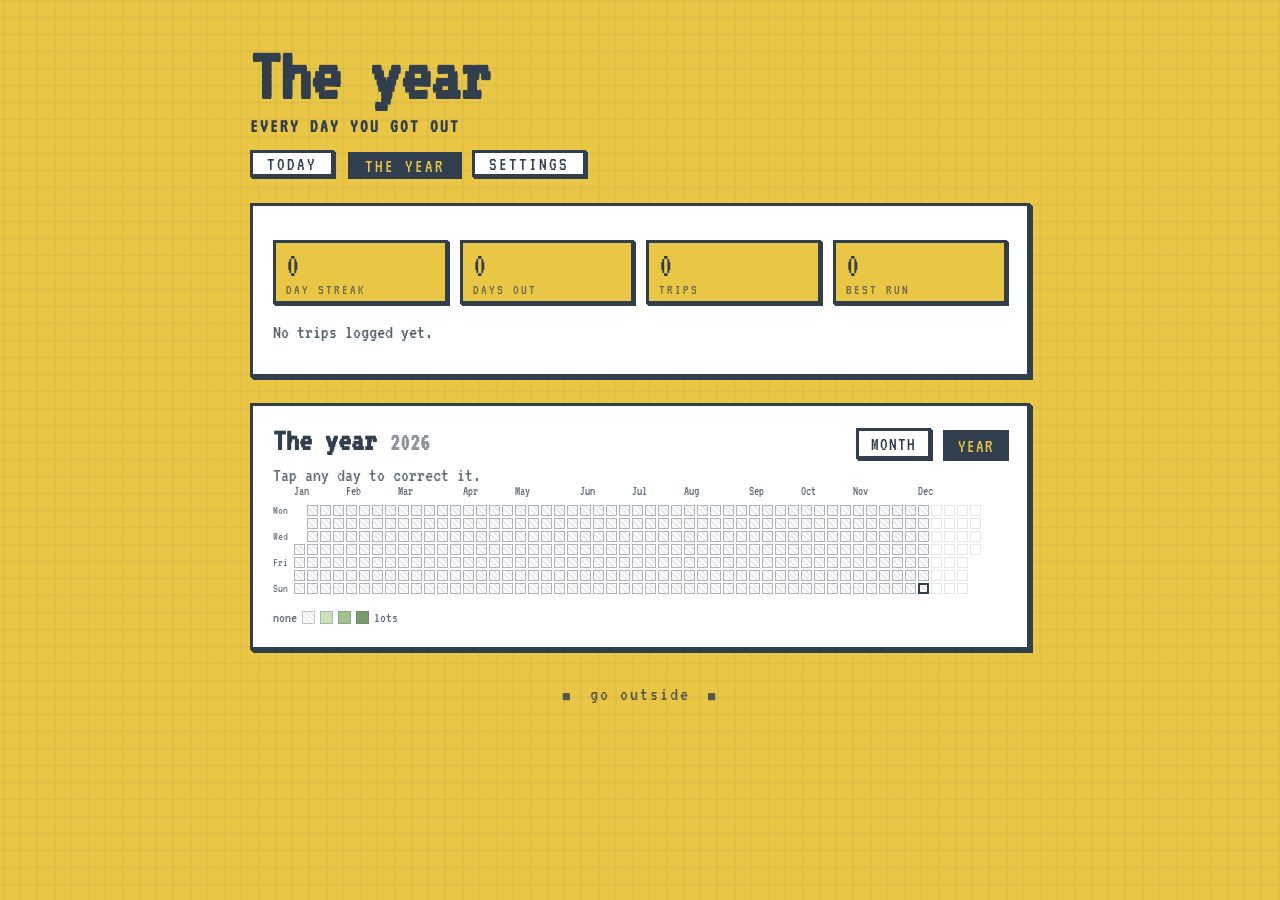
==== web/calendar.html @ 64519151 "Touch Grass: a decision machine for going outside A static web app and an Android wrapper that answe" ====
<!doctype html>
<html lang="en">
<head>
<meta charset="utf-8">
<meta name="viewport" content="width=device-width,initial-scale=1">
<title>The year | Touch Grass</title>
<meta name="description" content="Every day you got outside, as a month grid or a year at a glance.">
<link rel="preconnect" href="https://fonts.googleapis.com">
<link rel="preconnect" href="https://fonts.gstatic.com" crossorigin>
<link href="https://fonts.googleapis.com/css2?family=VT323&display=swap" rel="stylesheet">
<link rel="stylesheet" href="style.css">
<link rel="icon" href="data:image/svg+xml,<svg xmlns='http://www.w3.org/2000/svg' viewBox='0 0 100 100'><text y='.9em' font-size='90'>🌱</text></svg>">
</head>
<body>

<div class="wrap">

  <h1><span data-t="theYear">The year</span>
    <small data-t="recordTagline">EVERY DAY YOU GOT OUT</small>
  </h1>

  <nav class="nav">
    <a class="navlink" href="index.html" data-t="navToday">TODAY</a>
    <a class="navlink on" href="calendar.html" data-t="navRecord">THE YEAR</a>
    <a class="navlink" href="settings.html" data-t="navSettings">SETTINGS</a>
  </nav>

  <!-- ============ THE TALLY ============ -->
  <section class="card">
    <div class="scorebar">
      <div class="scorebox"><span class="n" id="st-streak">0</span><span class="l" data-t="dayStreak">DAY STREAK</span></div>
      <div class="scorebox"><span class="n" id="st-days">0</span><span class="l" data-t="daysOut">DAYS OUT</span></div>
      <div class="scorebox"><span class="n" id="st-trips">0</span><span class="l" data-t="trips">TRIPS</span></div>
      <div class="scorebox"><span class="n" id="st-best">0</span><span class="l" data-t="bestRun">BEST RUN</span></div>
    </div>
    <p class="since" id="since">&nbsp;</p>
  </section>

  <!-- ============ THE RECORD ============ -->
  <section class="card">
    <div class="cal-head">
      <h2><span data-t="theYear">The year</span> <span class="yr" id="cal-year"></span></h2>
      <div class="modes">
        <button type="button" class="modebtn" id="view-month" data-t="viewMonth">MONTH</button>
        <button type="button" class="modebtn" id="view-year" data-t="viewYear">YEAR</button>
      </div>
    </div>
    <p class="hint" data-t="calHint">Tap any day to correct it.</p>

    <!-- month view: big, thumb-sized targets -->
    <div id="month-view">
      <div class="month-bar">
        <button type="button" class="stepbtn" id="prev-month" aria-label="Previous month">&#8249;</button>
        <span class="month-name" id="month-name"></span>
        <button type="button" class="stepbtn" id="next-month" aria-label="Next month">&#8250;</button>
      </div>
      <div class="mgrid-head" id="mgrid-head"></div>
      <div class="mgrid" id="mgrid"></div>
    </div>

    <!-- year view: the whole thing at a glance -->
    <div id="year-view">
      <div class="cal-scroll">
        <div class="cal" id="cal"></div>
      </div>
    </div>

    <div class="legend">
      <span data-t="none">none</span>
      <span class="key lv0"></span><span class="key lv1"></span>
      <span class="key lv2"></span><span class="key lv3"></span>
      <span data-t="lots">lots</span>
    </div>
  </section>

  <footer>
    <span class="nofont">&#9632;</span> <span data-t="footer">go outside</span> <span class="nofont">&#9632;</span>
  </footer>

</div>

<script src="scoring.js"></script>
<script src="lang.js"></script>
<script src="core.js"></script>
<script src="record.js"></script>
</body>
</html>
---- web/style.css ----
:root {
  --sun: rgb(234, 198, 69);
  --ink: rgb(48, 62, 78);
  --lilac: #ba90c6;
  --rose: #e8a0bf;
  --grass: #7fb069;
  --fontA: 'VT323', monospace;
}

* { box-sizing: border-box; }
html, body { margin: 0; padding: 0; }
h1, h2, h3 { margin: 0; }

body {
  min-height: 100vh;
  background-color: var(--sun);
  font-family: var(--fontA);
  color: var(--ink);
  font-size: 22px;
  /* faint graph-paper grid, same trick as the reference */
  background-image:
    linear-gradient(rgba(48,62,78,0.05) 1.7px, transparent 1.7px),
    linear-gradient(90deg, rgba(48,62,78,0.05) 1.7px, transparent 1.7px);
  background-size: 17px 17px, 17px 17px;
  background-position: 50% 50%;
}

.wrap {
  max-width: 820px;
  margin: auto;
  padding: 40px 20px 60px;
}

/* ---------- headline ---------- */

h1 {
  font-family: var(--fontA);
  font-size: 76px;
  line-height: 0.95;
  margin-bottom: 28px;
  display: flex;
  flex-direction: column;
  gap: 6px;
}

h1 small {
  font-size: 19px;
  letter-spacing: 2px;
}

h2 {
  font-size: 32px;
  margin-bottom: 4px;
}

/* ---------- the chunky card ---------- */

.card {
  background: white;
  border: 3px solid var(--ink);
  box-shadow:
    1px 1px var(--ink),
    2px 2px var(--ink),
    3px 3px var(--ink);
  padding: 18px 20px 22px;
  margin-bottom: 26px;
  position: relative;
}

.row {
  display: flex;
  gap: 26px;
  align-items: stretch;
}

.row .half {
  flex: 1 1 0;
  margin-bottom: 26px;
}

/* ---------- verdict ---------- */

.verdict {
  padding-top: 26px;
  box-shadow:
    1px 1px var(--ink), 2px 2px var(--ink), 3px 3px var(--ink),
    4px 4px var(--ink), 5px 5px var(--ink), 6px 6px var(--ink);
}

/* deliberately NOT positioned: the badge anchors to .card, so it can
   straddle the top border instead of landing on the headline */
.banner { z-index: 3; }

.animate {
  font-size: 15px;
  letter-spacing: 3px;
  font-weight: bold;
  font-family: var(--fontA);
  white-space: nowrap;
  position: absolute;
  top: -13px;
  left: 14px;
  background: var(--sun);
  padding: 5px 4px 5px 7px;
  border: 2px solid var(--ink);
  color: var(--ink);
  box-shadow: 1px 1px var(--ink), 2px 2px var(--ink);
  animation: pulse 3.5s infinite;
  transform-origin: center;
  display: inline-block;
}

@keyframes pulse {
  0%   { transform: scale(1);   animation-timing-function: ease-out; }
  40%  { transform: scale(1.1); animation-timing-function: ease-in; }
  100% { transform: scale(1);   animation-timing-function: ease-out; }
}

.big {
  font-size: 62px;
  line-height: 0.98;
  margin: 6px 0 10px;
  padding: 0;
}

.sub {
  font-size: 24px;
  margin: 0;
  padding: 0;
  max-width: 56ch;
}

/* verdict colour states — the badge + a fat left rule */
.verdict.go      { border-left-width: 16px; border-left-color: var(--grass); }
.verdict.go      .animate { background: var(--grass); color: white; }
.verdict.wait    { border-left-width: 16px; border-left-color: var(--lilac); }
.verdict.wait    .animate { background: var(--lilac); color: white; }
.verdict.anyways { border-left-width: 16px; border-left-color: var(--rose); }
.verdict.anyways .animate { background: var(--rose); color: var(--ink); }
.verdict.stayin  { border-left-width: 16px; border-left-color: var(--ink); }
.verdict.stayin  .animate { background: var(--ink); color: var(--sun); }

/* ---------- meter ---------- */

.verdict-meter { margin-top: 18px; }

.meter-track {
  height: 18px;
  border: 3px solid var(--ink);
  background:
    repeating-linear-gradient(45deg,
      rgba(48,62,78,0.08) 0 4px, transparent 4px 8px);
  overflow: hidden;
}

.meter-fill {
  height: 100%;
  width: 0;
  background: var(--ink);
  border-right: 3px solid var(--ink);
  transition: width 700ms cubic-bezier(.2,.8,.2,1);
}

/* the bar wears the verdict's colour too */
.verdict.go      .meter-fill { background: var(--grass); }
.verdict.wait    .meter-fill { background: var(--lilac); }
.verdict.anyways .meter-fill { background: var(--rose); }
.verdict.stayin  .meter-fill { background: var(--ink); }

.meter-label {
  font-size: 16px;
  letter-spacing: 2px;
  display: block;
  margin-top: 4px;
}

/* ---------- buttons ---------- */

.btn {
  font-family: var(--fontA);
  font-size: 24px;
  padding: 6px 18px 4px;
  background: white;
  color: var(--ink);
  border: 3px solid var(--ink);
  box-shadow: 1px 1px var(--ink), 2px 2px var(--ink), 3px 3px var(--ink);
  cursor: pointer;
  line-height: 1.2;
}

.btn:hover { background: var(--sun); }

.btn:active,
.btn.on {
  transform: translate(3px, 3px);
  box-shadow: none;
}

.btn.on { background: var(--ink); color: var(--sun); }

.toggle { display: flex; gap: 14px; margin: 12px 0 14px; }

.linkbtn {
  font-family: var(--fontA);
  font-size: 20px;
  background: none;
  border: none;
  border-bottom: 2px solid var(--ink);
  color: var(--ink);
  cursor: pointer;
  padding: 0;
}

.linkbtn:hover { color: var(--lilac); border-color: var(--lilac); }

/* ---------- stats ---------- */

.hint { margin: 0; padding: 0; font-size: 20px; opacity: 0.75; }
.hint.small { font-size: 17px; margin-top: 10px; }
.place { margin: 2px 0 12px; padding: 0; font-size: 22px; font-weight: bold; }

.stats { display: flex; flex-direction: column; gap: 2px; }

.stat {
  display: flex;
  justify-content: space-between;
  gap: 10px;
  border-bottom: 2px dotted rgba(48,62,78,0.3);
  padding: 1px 0;
}

.stat .k { letter-spacing: 1px; opacity: 0.7; }
.stat .v { font-weight: bold; text-align: right; }

/* ---------- forecast chart ---------- */

.chart {
  display: flex;
  align-items: flex-end;
  gap: 5px;
  height: 150px;
  margin-top: 16px;
  border-bottom: 3px solid var(--ink);
  padding-bottom: 0;
}

.bar-col {
  flex: 1 1 0;
  display: flex;
  flex-direction: column;
  justify-content: flex-end;
  align-items: center;
  height: 100%;
  gap: 4px;
  min-width: 0;
}

.bar {
  width: 100%;
  background: var(--ink);
  border: 2px solid var(--ink);
  min-height: 3px;
  transition: height 500ms ease;
}

.bar.good  { background: var(--grass); }
.bar.meh   { background: var(--lilac); }
.bar.bad   { background: repeating-linear-gradient(45deg,
               var(--rose) 0 4px, white 4px 8px); }
.bar.now   { outline: 3px solid var(--ink); outline-offset: 2px; }

.bar-hr {
  font-size: 15px;
  letter-spacing: 0;
  white-space: nowrap;
  transform: translateY(2px);
}

/* ---------- search ---------- */

.search { display: flex; gap: 12px; margin: 12px 0 0; flex-wrap: wrap; }

.search input {
  font-family: var(--fontA);
  font-size: 24px;
  padding: 5px 10px;
  border: 3px solid var(--ink);
  background: white;
  color: var(--ink);
  flex: 1 1 200px;
  min-width: 0;
}

.search input:focus { outline: 3px solid var(--lilac); outline-offset: 1px; }

.results { margin-top: 12px; display: flex; flex-direction: column; gap: 6px; }

.results button {
  font-family: var(--fontA);
  font-size: 21px;
  text-align: left;
  background: white;
  border: 2px solid var(--ink);
  color: var(--ink);
  padding: 3px 10px;
  cursor: pointer;
}

.results button:hover { background: var(--sun); }

/* ---------- footer ---------- */

footer {
  text-align: center;
  font-size: 20px;
  letter-spacing: 2px;
  margin-top: 34px;
  opacity: 0.8;
}

.nofont { display: inline-block; margin: 0 8px; font-size: 12px; vertical-align: middle; }

/* ---------- respect a request for less movement ---------- */

@media (prefers-reduced-motion: reduce) {
  .animate { animation: none; }
  .meter-fill, .bar { transition: none; }
}

/* ---------- small screens ---------- */

@media screen and (max-width: 640px) {
  h1 { font-size: 50px; }
  .big { font-size: 42px; }
  .sub { font-size: 21px; }
  .row { flex-direction: column; gap: 0; }
  .wrap { padding: 26px 16px 40px; }
  .bar-hr { font-size: 13px; }
}


/* ==========================================================
   NAV
   ========================================================== */

.nav { display: flex; gap: 12px; margin: -14px 0 26px; flex-wrap: wrap; }

.navlink {
  font-family: var(--fontA);
  font-size: 19px;
  letter-spacing: 2px;
  text-decoration: none;
  color: var(--ink);
  background: white;
  border: 3px solid var(--ink);
  box-shadow: 1px 1px var(--ink), 2px 2px var(--ink);
  padding: 2px 14px 0;
}

.navlink:hover { background: var(--sun); }

.navlink.on {
  background: var(--ink);
  color: var(--sun);
  box-shadow: none;
  transform: translate(2px, 2px);
}

/* ==========================================================
   TODAY'S COUNT
   ========================================================== */

.count {
  font-size: 44px;
  line-height: 1;
  margin: 8px 0 4px;
  padding: 0;
}

.count.zero { opacity: 0.45; }

.big-btn { font-size: 26px; padding: 8px 20px 6px; }

.undo { font-size: 26px; padding: 8px 16px 6px; }

.undo:disabled {
  opacity: 0.35;
  cursor: not-allowed;
  box-shadow: 1px 1px var(--ink), 2px 2px var(--ink), 3px 3px var(--ink);
  transform: none;
  background: white;
}

/* ==========================================================
   THE YEAR
   ========================================================== */

.yr { font-size: 24px; opacity: 0.55; }

.scorebar {
  display: flex;
  gap: 12px;
  margin: 16px 0 18px;
  flex-wrap: wrap;
}

.scorebox {
  flex: 1 1 90px;
  border: 3px solid var(--ink);
  box-shadow: 1px 1px var(--ink), 2px 2px var(--ink);
  padding: 6px 10px 4px;
  display: flex;
  flex-direction: column;
  background: var(--sun);
}

.scorebox .n { font-size: 34px; line-height: 1; }
.scorebox .l { font-size: 14px; letter-spacing: 2px; opacity: 0.7; }

/* wide content scrolls inside its own box, never the page */
.cal-scroll { overflow-x: auto; padding-bottom: 6px; }

.cal {
  --cell: 11px;
  display: flex;
  gap: 6px;
  width: max-content;
}

.cal-gutter {
  display: grid;
  grid-template-rows: repeat(7, var(--cell));
  gap: 2px;
  font-size: 12px;
  padding-top: 20px;   /* clears the month strip */
  opacity: 0.7;
}

.cal-gutter span { line-height: var(--cell); white-space: nowrap; }

.cal-stack { display: flex; flex-direction: column; }

.cal-months {
  display: grid;
  gap: 2px;
  font-size: 13px;
  height: 20px;
  opacity: 0.75;
}

.cal-months span { white-space: nowrap; }

.cal-grid {
  display: grid;
  grid-auto-flow: column;
  grid-template-rows: repeat(7, var(--cell));
  gap: 2px;
}

.cell {
  width: var(--cell);
  height: var(--cell);
  padding: 0;
  border: 1px solid rgba(48, 62, 78, 0.35);
  background: white;
  cursor: pointer;
  font: inherit;
}

.cell.blank { border: none; background: none; cursor: default; }

.cell.lv0 {
  background: repeating-linear-gradient(45deg,
    rgba(48,62,78,0.10) 0 2px, white 2px 4px);
}

.cell.lv1 { background: #bcd9a8; }
.cell.lv2 { background: var(--grass); }
.cell.lv3 { background: #4a7a37; }

.cell:not(.blank):not(.future):hover { outline: 2px solid var(--ink); outline-offset: 1px; }

.cell.today { border: 2px solid var(--ink); }

.cell.future { background: none; border-color: rgba(48,62,78,0.12); cursor: default; }

.legend {
  display: flex;
  align-items: center;
  gap: 5px;
  font-size: 15px;
  margin-top: 10px;
  opacity: 0.75;
}

.legend .key {
  width: 13px;
  height: 13px;
  border: 1px solid rgba(48,62,78,0.35);
  display: inline-block;
}

.legend .lv0 {
  background: repeating-linear-gradient(45deg,
    rgba(48,62,78,0.10) 0 2px, white 2px 4px);
}
.legend .lv1 { background: #bcd9a8; }
.legend .lv2 { background: var(--grass); }
.legend .lv3 { background: #4a7a37; }

/* ==========================================================
   SETTINGS DIALS
   ========================================================== */

.dial { margin: 20px 0 24px; }

.dial-head {
  display: flex;
  justify-content: space-between;
  align-items: baseline;
  gap: 10px;
}

.dial-name { font-size: 28px; }

.dial-val {
  font-size: 21px;
  letter-spacing: 1px;
  background: var(--sun);
  border: 2px solid var(--ink);
  padding: 0 8px;
  white-space: nowrap;
}

.dial-ends {
  display: flex;
  justify-content: space-between;
  font-size: 16px;
  opacity: 0.65;
  gap: 10px;
  margin-top: 2px;
}

.dial-ends span:last-child { text-align: right; }

/* chunky pixel slider, same hard-edged vocabulary as the buttons */
input[type=range] {
  -webkit-appearance: none;
  appearance: none;
  width: 100%;
  height: 18px;
  margin: 10px 0 0;
  background: repeating-linear-gradient(45deg,
    rgba(48,62,78,0.08) 0 4px, transparent 4px 8px), white;
  border: 3px solid var(--ink);
  cursor: pointer;
}

input[type=range]:focus { outline: 3px solid var(--lilac); outline-offset: 2px; }

input[type=range]::-webkit-slider-thumb {
  -webkit-appearance: none;
  appearance: none;
  width: 22px;
  height: 26px;
  background: var(--ink);
  border: 3px solid var(--ink);
  box-shadow: -2px 0 var(--sun) inset;
  cursor: grab;
}

input[type=range]::-moz-range-thumb {
  width: 22px;
  height: 26px;
  border-radius: 0;
  background: var(--ink);
  border: 3px solid var(--ink);
  cursor: grab;
}

input[type=range].off::-webkit-slider-thumb { background: var(--rose); }
input[type=range].off::-moz-range-thumb { background: var(--rose); }

.note { border-left-width: 16px; border-left-color: var(--lilac); }

.backup {
  font-family: var(--fontA);
  font-size: 17px;
  width: 100%;
  height: 130px;
  margin-top: 12px;
  padding: 8px 10px;
  border: 3px solid var(--ink);
  background: white;
  color: var(--ink);
  resize: vertical;
}

.backup:focus { outline: 3px solid var(--lilac); outline-offset: 1px; }

@media screen and (max-width: 640px) {
  .count { font-size: 34px; }
  .big-btn { font-size: 22px; }
  .dial-name { font-size: 24px; }
  .scorebox .n { font-size: 26px; }
  .scorebox .l { font-size: 12px; }
  .cal { --cell: 11px; }
  /* 2x2 instead of an orphaned fourth box */
  .scorebox { flex: 1 1 calc(50% - 6px); }
  .scorebar { gap: 10px; }
}

/* a forecast served from cache, so the page says so */
.place.stale { opacity: 0.7; font-weight: normal; }

/* ==========================================================
   TRENDS
   ========================================================== */

.stat .t {
  font-size: 17px;
  letter-spacing: 0;
  white-space: nowrap;
  min-width: 8ch;
  text-align: right;
  opacity: 0.85;
}

.stat .t.better { color: #3f6b2c; }
.stat .t.worse  { color: #b3527d; }
.stat .t.same   { opacity: 0.5; }

.outlook {
  margin: 12px 0 0;
  padding: 5px 9px 3px;
  font-size: 19px;
  border: 2px solid var(--ink);
  background: var(--sun);
}

.outlook.better { background: #cfe6bd; }
.outlook.worse  { background: #f3d3e2; }
.outlook.same   { background: #ececec; }
.outlook:empty  { display: none; }

/* the value column can give up room to the trend column */
.stat .v { flex: 0 1 auto; }

/* ==========================================================
   NUDGE OPTIONS
   ========================================================== */

.opt { margin: 16px 0 6px; }

.switch {
  display: flex;
  align-items: flex-start;
  gap: 12px;
  cursor: pointer;
  font-size: 24px;
  line-height: 1.15;
}

.switch input[type=checkbox] {
  appearance: none;
  -webkit-appearance: none;
  width: 30px;
  height: 30px;
  flex: 0 0 30px;
  margin: 0;
  border: 3px solid var(--ink);
  background: white;
  box-shadow: 1px 1px var(--ink), 2px 2px var(--ink);
  cursor: pointer;
  position: relative;
}

.switch input[type=checkbox]:checked {
  background: var(--grass);
  box-shadow: none;
  transform: translate(2px, 2px);
}

.switch input[type=checkbox]:checked::after {
  content: '';
  position: absolute;
  left: 6px;
  top: 1px;
  width: 8px;
  height: 15px;
  border: solid var(--ink);
  border-width: 0 4px 4px 0;
  transform: rotate(45deg);
}

.switch input[type=checkbox]:focus-visible { outline: 3px solid var(--lilac); outline-offset: 2px; }

.opt-body {
  padding-left: 42px;
  margin-top: 8px;
  border-left: 3px dotted rgba(48, 62, 78, 0.25);
  margin-left: 13px;
}

.opt.collapsed .opt-body { display: none; }

input[type=time] {
  font-family: var(--fontA);
  font-size: 23px;
  padding: 3px 8px;
  border: 3px solid var(--ink);
  background: white;
  color: var(--ink);
}

input[type=time]:focus { outline: 3px solid var(--lilac); outline-offset: 1px; }
input[type=time].mini { font-size: 20px; padding: 1px 5px; }

.inline { font-size: 21px; margin-right: 6px; }

@media screen and (max-width: 640px) {
  .stat .t { font-size: 15px; min-width: 7ch; }
  .switch { font-size: 21px; }
  .opt-body { padding-left: 26px; margin-left: 8px; }
  .outlook { font-size: 17px; }
}

/* Android renders <input type=time> as a wide native picker, so give the
   times their own row rather than threading them through a sentence. */
.timerow {
  display: flex;
  flex-wrap: wrap;
  align-items: center;
  gap: 10px;
  margin: 10px 0 4px;
}

.timerow input[type=time] {
  flex: 0 1 auto;
  min-width: 0;
  max-width: 100%;
}

.timerow .hint { flex: 0 0 auto; }

/* ---------- reminder mode chooser ---------- */

.modes { display: flex; gap: 10px; flex-wrap: wrap; margin: 6px 0 14px; }

.modebtn {
  font-family: var(--fontA);
  font-size: 19px;
  letter-spacing: 1px;
  padding: 4px 12px 2px;
  background: white;
  color: var(--ink);
  border: 3px solid var(--ink);
  box-shadow: 1px 1px var(--ink), 2px 2px var(--ink);
  cursor: pointer;
}

.modebtn:hover { background: var(--sun); }

.modebtn.on {
  background: var(--ink);
  color: var(--sun);
  box-shadow: none;
  transform: translate(2px, 2px);
}

#n-when { font-weight: bold; opacity: 0.9; }

/* ==========================================================
   THE RECORD — month view

   A year of squares can never give a finger a fair target, so
   the month grid is what you actually tap. Cells are sized from
   the available width but never drop below a comfortable
   thumb's worth.
   ========================================================== */

.cal-head {
  display: flex;
  align-items: baseline;
  justify-content: space-between;
  gap: 12px;
  flex-wrap: wrap;
}

.cal-head .modes { margin: 0 0 6px; }

.month-bar {
  display: flex;
  align-items: center;
  justify-content: space-between;
  gap: 10px;
  margin: 16px 0 10px;
}

.month-name { font-size: 28px; }

.stepbtn {
  font-family: var(--fontA);
  font-size: 30px;
  line-height: 1;
  width: 52px;
  height: 46px;
  background: white;
  color: var(--ink);
  border: 3px solid var(--ink);
  box-shadow: 1px 1px var(--ink), 2px 2px var(--ink);
  cursor: pointer;
  padding: 0 0 4px;
}

.stepbtn:hover { background: var(--sun); }
.stepbtn:active { transform: translate(2px, 2px); box-shadow: none; }

.mgrid-head,
.mgrid {
  display: grid;
  grid-template-columns: repeat(7, 1fr);
  gap: 6px;
}

.mgrid-head {
  font-size: 16px;
  letter-spacing: 1px;
  opacity: 0.7;
  margin-bottom: 4px;
  text-align: center;
}

.mcell {
  position: relative;
  min-height: 52px;
  aspect-ratio: 1 / 1;
  border: 3px solid var(--ink);
  background: white;
  font-family: var(--fontA);
  color: var(--ink);
  cursor: pointer;
  padding: 2px 0 0;
  display: flex;
  flex-direction: column;
  align-items: center;
  justify-content: center;
  gap: 1px;
}

.mcell:active { transform: translate(1px, 1px); }
.mcell.blank { border: none; background: none; cursor: default; }

.mnum { font-size: 22px; line-height: 1; }
.mdots { font-size: 15px; line-height: 1; letter-spacing: 1px; }

.mcell.lv0 {
  background: repeating-linear-gradient(45deg,
    rgba(48,62,78,0.08) 0 3px, white 3px 6px);
}
.mcell.lv1 { background: #cfe6bd; }
.mcell.lv2 { background: var(--grass); }
.mcell.lv3 { background: #4a7a37; color: white; }

.mcell.today { outline: 3px solid var(--lilac); outline-offset: 2px; }

.mcell.future {
  background: none;
  border-color: rgba(48,62,78,0.15);
  color: rgba(48,62,78,0.3);
  cursor: default;
}

.unit-label { font-size: 22px; margin: 14px 0 0; padding: 0; }
h2.spaced { margin-top: 26px; }

@media screen and (max-width: 640px) {
  .mcell { min-height: 44px; }
  .mnum { font-size: 19px; }
  .mdots { font-size: 13px; }
  .month-name { font-size: 23px; }
  .mgrid-head, .mgrid { gap: 4px; }
  .mgrid-head { font-size: 14px; }
}

/* ---------- since you were last out ---------- */

.since {
  margin: 0 0 10px;
  padding: 0;
  font-size: 20px;
  opacity: 0.8;
}

.since:empty { display: none; }

/* ---------- sources ---------- */

.srclist {
  margin: 12px 0 14px;
  display: grid;
  grid-template-columns: auto 1fr;
  gap: 4px 16px;
  font-size: 20px;
}

.srclist dt { opacity: 0.7; }
.srclist dd { margin: 0; }

.srclist a { color: var(--ink); text-decoration: none; border-bottom: 2px solid var(--lilac); }
.srclist a:hover { color: var(--lilac); }

.sources { border-left-width: 16px; border-left-color: var(--lilac); }

/* ---------- data summary ---------- */

.datasum {
  font-size: 24px;
  margin: 12px 0 4px;
  padding: 0;
}

#raw-wrap[hidden] { display: none; }

@media screen and (max-width: 640px) {
  .srclist { grid-template-columns: 1fr; gap: 0 0; }
  .srclist dt { margin-top: 8px; font-size: 18px; }
  .srclist dd { font-size: 20px; }
  .datasum { font-size: 21px; }
  .since { font-size: 18px; }
}
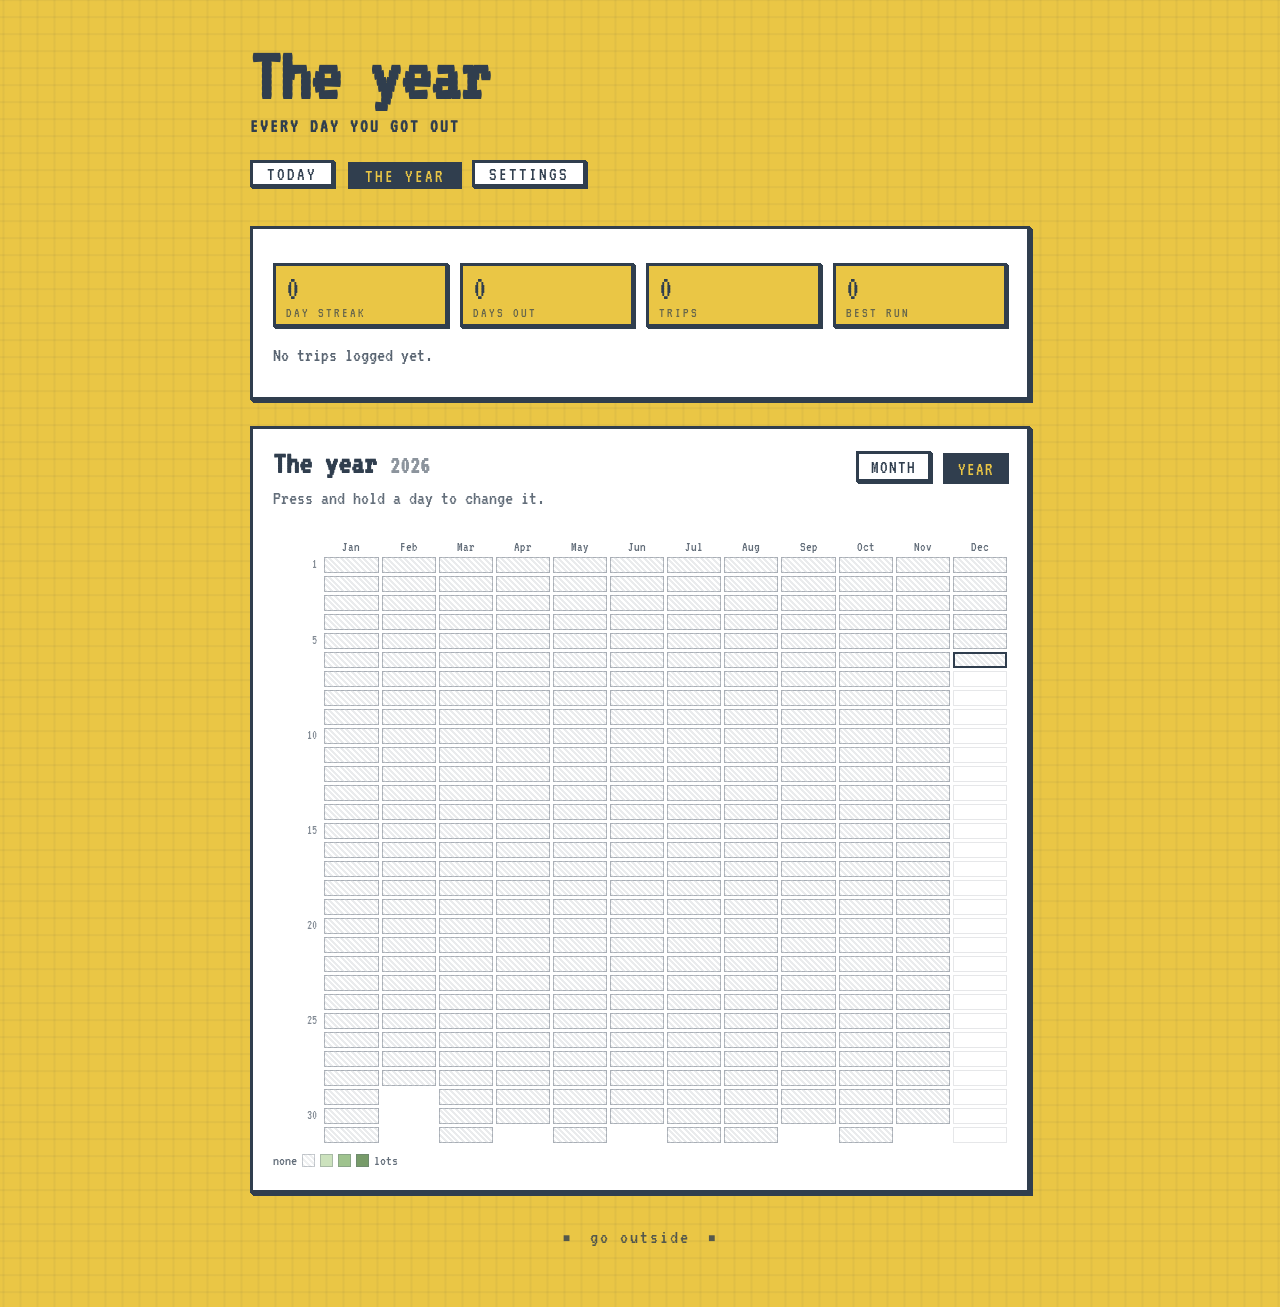
==== commit e3ddb3ff: "Pin the tabs, hold to edit a day, and turn the year on its side The big title now fades as you scrol" ====
--- a/web/calendar.html
+++ b/web/calendar.html
@@ -45,7 +45,8 @@
         <button type="button" class="modebtn" id="view-year" data-t="viewYear">YEAR</button>
       </div>
     </div>
-    <p class="hint" data-t="calHint">Tap any day to correct it.</p>
+    <p class="hint" data-t="calHint">Press and hold a day to change it.</p>
+    <p class="hint small day-note" id="day-note" aria-live="polite">&nbsp;</p>
 
     <!-- month view: big, thumb-sized targets -->
     <div id="month-view">
@@ -60,9 +61,7 @@
 
     <!-- year view: the whole thing at a glance -->
     <div id="year-view">
-      <div class="cal-scroll">
-        <div class="cal" id="cal"></div>
-      </div>
+      <div class="cal" id="cal"></div>
     </div>
 
     <div class="legend">
--- a/web/style.css
+++ b/web/style.css
@@ -276,6 +276,91 @@
   transform: translateY(2px);
 }
 
+/* ---------- why an hour scores what it does ---------- */
+
+/* The bars are buttons now, so undo what a browser does to one. */
+.bar {
+  padding: 0;
+  font: inherit;
+  color: inherit;
+  cursor: pointer;
+  appearance: none;
+  border-radius: 0;
+}
+
+.bar:hover  { filter: brightness(1.06); }
+.bar:focus-visible { outline: 3px solid var(--ink); outline-offset: 2px; }
+
+/* "Now" already wears a plain outline. The open hour needs to be
+   distinguishable from it even when they are the same bar. */
+.bar.open {
+  outline: 6px double var(--ink);
+  outline-offset: 3px;
+  filter: brightness(1.1);
+}
+
+.why {
+  margin-top: 14px;
+  border: 3px solid var(--ink);
+  background: #fff;
+  padding: 12px 14px 14px;
+}
+
+.why-h {
+  font-family: var(--fontA);
+  font-size: 26px;
+  margin: 0 0 8px;
+}
+
+.why-rows { display: flex; flex-direction: column; }
+
+.why-row {
+  display: flex;
+  align-items: baseline;
+  gap: 8px;
+  padding: 3px 0;
+  border-bottom: 1px dotted rgba(48, 62, 78, .35);
+}
+
+.why-name { flex: 0 0 auto; }
+
+/* The reading behind the penalty — dimmer than the name, and the
+   first thing to go when the column gets tight. */
+.why-fact {
+  flex: 1 1 auto;
+  min-width: 0;
+  opacity: .65;
+  font-size: 15px;
+  overflow: hidden;
+  text-overflow: ellipsis;
+  white-space: nowrap;
+}
+
+.why-amt {
+  flex: 0 0 auto;
+  font-variant-numeric: tabular-nums;
+  min-width: 3.5ch;
+  text-align: right;
+}
+
+.why-row.fixed .why-amt { color: #b3446c; }
+
+.why-row.total {
+  border-bottom: none;
+  border-top: 3px solid var(--ink);
+  margin-top: 4px;
+  padding-top: 6px;
+  font-size: 22px;
+}
+
+.why-note {
+  margin: 8px 0 0;
+  font-size: 16px;
+  opacity: .8;
+}
+
+.why-note.fixed { color: #b3446c; opacity: 1; }
+
 /* ---------- search ---------- */
 
 .search { display: flex; gap: 12px; margin: 12px 0 0; flex-wrap: wrap; }
@@ -343,7 +428,20 @@
    NAV
    ========================================================== */
 
-.nav { display: flex; gap: 12px; margin: -14px 0 26px; flex-wrap: wrap; }
+/* The tabs stay pinned while the big title scrolls away above them. */
+.nav {
+  display: flex; gap: 12px; flex-wrap: wrap;
+  position: sticky; top: 0; z-index: 20;
+  margin: -14px -20px 26px;
+  padding: 10px 20px;
+  /* See-through at rest so the graph paper shows; solid once pinned, so
+     the page scrolls cleanly underneath. */
+  background: transparent;
+  border-bottom: 3px solid transparent;
+  transition: border-color 150ms ease, background-color 150ms ease;
+}
+body.scrolled .nav { background-color: var(--sun); border-bottom-color: var(--ink); }
+h1 { transition: opacity 80ms linear; }
 
 .navlink {
   font-family: var(--fontA);
@@ -417,49 +515,19 @@
 .scorebox .n { font-size: 34px; line-height: 1; }
 .scorebox .l { font-size: 14px; letter-spacing: 2px; opacity: 0.7; }
 
-/* wide content scrolls inside its own box, never the page */
-.cal-scroll { overflow-x: auto; padding-bottom: 6px; }
-
+/* The year: twelve month columns, thirty-one day rows. */
 .cal {
-  --cell: 11px;
-  display: flex;
-  gap: 6px;
-  width: max-content;
-}
-
-.cal-gutter {
   display: grid;
-  grid-template-rows: repeat(7, var(--cell));
-  gap: 2px;
-  font-size: 12px;
-  padding-top: 20px;   /* clears the month strip */
-  opacity: 0.7;
-}
-
-.cal-gutter span { line-height: var(--cell); white-space: nowrap; }
-
-.cal-stack { display: flex; flex-direction: column; }
-
-.cal-months {
-  display: grid;
-  gap: 2px;
-  font-size: 13px;
-  height: 20px;
-  opacity: 0.75;
-}
-
-.cal-months span { white-space: nowrap; }
-
-.cal-grid {
-  display: grid;
-  grid-auto-flow: column;
-  grid-template-rows: repeat(7, var(--cell));
-  gap: 2px;
-}
+  grid-template-columns: 2.2em repeat(12, 1fr);
+  gap: 3px;
+  width: 100%;
+}
+.yc-month { font-size: 14px; text-align: center; opacity: 0.75; }
+.yc-day { font-size: 13px; text-align: right; padding-right: 4px; opacity: 0.6; line-height: 16px; }
 
 .cell {
-  width: var(--cell);
-  height: var(--cell);
+  width: 100%;
+  height: 16px;
   padding: 0;
   border: 1px solid rgba(48, 62, 78, 0.35);
   background: white;
@@ -513,6 +581,38 @@
    ========================================================== */
 
 .dial { margin: 20px 0 24px; }
+
+/* ---------- ranking the skies ---------- */
+
+.sky-hint { min-height: 1.2em; margin: 4px 0 0; }
+.sky-band { margin: 10px -6px; padding: 2px 6px 6px; border: 2px dashed transparent; }
+.sky-band.drop-here { border-color: var(--ink); background: rgba(48, 62, 78, .06); }
+.sky-band-head {
+  display: flex; align-items: baseline; gap: 10px; width: 100%;
+  font: inherit; font-size: 22px; color: var(--ink);
+  background: none; border: 0; border-bottom: 3px solid var(--ink);
+  padding: 6px 0 4px; text-align: left; cursor: pointer;
+}
+.sky-band.can-drop .sky-band-head { background: rgba(48, 62, 78, .08); }
+.sky-band-pts { margin-left: auto; opacity: .65; font-variant-numeric: tabular-nums; }
+.sky-list { list-style: none; margin: 6px 0 0; padding: 0; min-height: 44px; }
+.sky-item { display: flex; align-items: center; gap: 4px; margin: 5px 0; }
+.sky-grip {
+  width: 44px; height: 44px; flex: 0 0 44px;
+  display: flex; align-items: center; justify-content: center;
+  font-size: 26px; cursor: grab; user-select: none;
+  touch-action: none;   /* the grip drags; everywhere else still scrolls */
+}
+.sky-chip {
+  flex: 1; font: inherit; font-size: 19px; text-align: left;
+  padding: 8px 12px; background: #fff; color: var(--ink);
+  border: 2px solid var(--ink); border-radius: 0; cursor: pointer;
+}
+.sky-item.picked .sky-chip { background: var(--ink); color: #fff; }
+.sky-chip:focus-visible, .sky-band-head:focus-visible { outline: 3px solid var(--ink); outline-offset: 2px; }
+.sky-item.dragging { position: relative; z-index: 5; }
+.sky-item.dragging .sky-chip { box-shadow: 5px 5px 0 var(--ink); }
+.sky-empty { opacity: .5; font-size: 16px; padding: 10px 0 10px 48px; }
 
 .dial-head {
   display: flex;
@@ -604,7 +704,6 @@
   .dial-name { font-size: 24px; }
   .scorebox .n { font-size: 26px; }
   .scorebox .l { font-size: 12px; }
-  .cal { --cell: 11px; }
   /* 2x2 instead of an orphaned fourth box */
   .scorebox { flex: 1 1 calc(50% - 6px); }
   .scorebar { gap: 10px; }
@@ -929,3 +1028,18 @@
   .datasum { font-size: 21px; }
   .since { font-size: 18px; }
 }
+
+/* Press and hold: the cell sinks while it is being held. */
+.cell, .mcell {
+  -webkit-touch-callout: none;
+  user-select: none;
+  -webkit-user-select: none;
+  touch-action: manipulation;
+}
+.cell.holding, .mcell.holding {
+  outline: 3px solid var(--ink);
+  outline-offset: 1px;
+  transform: scale(0.9);
+  transition: transform 500ms ease;
+}
+.day-note { min-height: 1.3em; margin-top: 2px; }
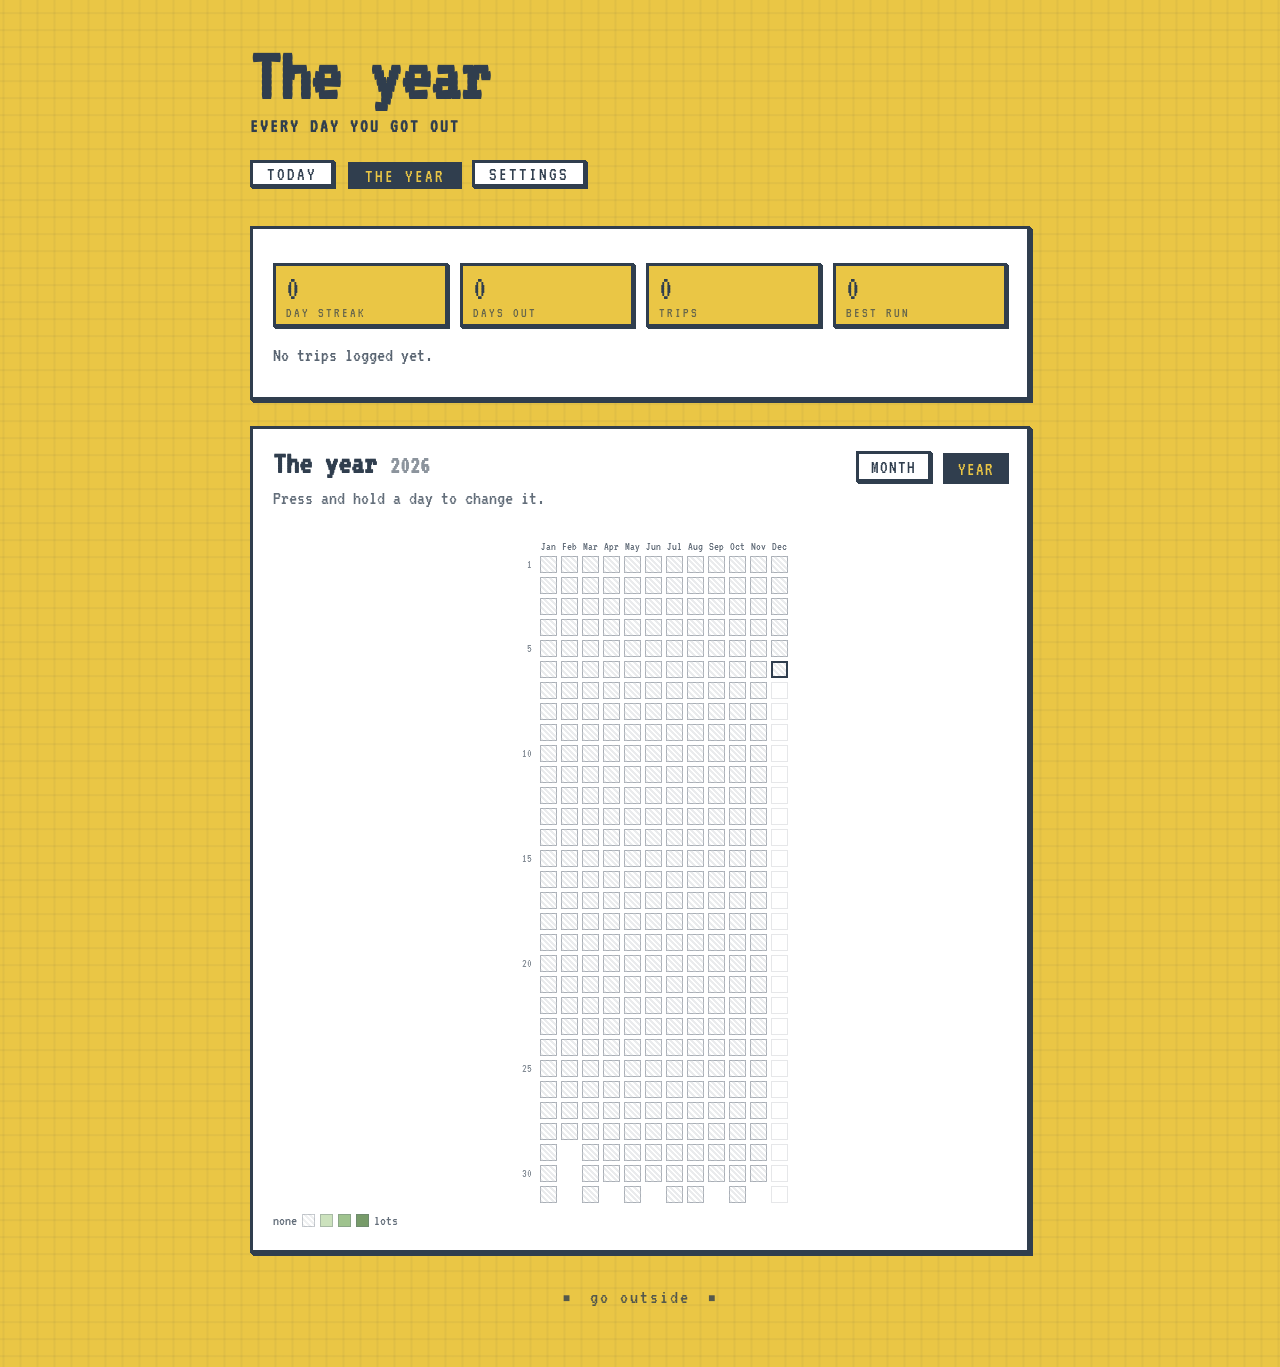
==== commit f1dae0be: "Hold a day to open a popup; up to five trips; a tidier year Holding a day now opens a small popup wi" ====
--- a/web/calendar.html
+++ b/web/calendar.html
@@ -72,6 +72,19 @@
     </div>
   </section>
 
+  <!-- press and hold a day: set its trips -->
+  <dialog class="day-dialog" id="day-dialog" aria-labelledby="day-title">
+    <h3 id="day-title"></h3>
+    <div class="day-stepper">
+      <button type="button" class="btn day-step" id="day-less" data-t-aria="dayLess" aria-label="One fewer">&minus;</button>
+      <span class="day-count" id="day-count" aria-live="polite">0</span>
+      <button type="button" class="btn day-step" id="day-more" data-t-aria="dayMore" aria-label="One more">+</button>
+    </div>
+    <p class="day-words" id="day-words"></p>
+    <p class="hint small" data-t="dayMaxNote">Five at most.</p>
+    <button type="button" class="btn big-btn" id="day-done" data-t="dayDone">DONE</button>
+  </dialog>
+
   <footer>
     <span class="nofont">&#9632;</span> <span data-t="footer">go outside</span> <span class="nofont">&#9632;</span>
   </footer>
--- a/web/style.css
+++ b/web/style.css
@@ -518,16 +518,17 @@
 /* The year: twelve month columns, thirty-one day rows. */
 .cal {
   display: grid;
-  grid-template-columns: 2.2em repeat(12, 1fr);
-  gap: 3px;
-  width: 100%;
-}
-.yc-month { font-size: 14px; text-align: center; opacity: 0.75; }
-.yc-day { font-size: 13px; text-align: right; padding-right: 4px; opacity: 0.6; line-height: 16px; }
+  grid-template-columns: 2em repeat(12, var(--yc));
+  gap: 4px;
+  justify-content: center;   /* the whole array sits in the middle */
+  --yc: 17px;
+}
+.yc-month { font-size: 12px; text-align: center; opacity: 0.75; overflow: visible; white-space: nowrap; }
+.yc-day { font-size: 12px; text-align: right; padding-right: 4px; opacity: 0.6; line-height: var(--yc); }
 
 .cell {
-  width: 100%;
-  height: 16px;
+  width: var(--yc, 17px);
+  height: var(--yc, 17px);
   padding: 0;
   border: 1px solid rgba(48, 62, 78, 0.35);
   background: white;
@@ -1043,3 +1044,24 @@
   transition: transform 500ms ease;
 }
 .day-note { min-height: 1.3em; margin-top: 2px; }
+
+/* ---------- the day popup ---------- */
+
+.day-dialog {
+  border: 3px solid var(--ink);
+  box-shadow: 6px 6px 0 var(--ink);
+  background: white;
+  color: var(--ink);
+  font-family: var(--fontA);
+  padding: 18px 22px 20px;
+  width: min(320px, calc(100vw - 48px));
+  text-align: center;
+}
+.day-dialog::backdrop { background: rgba(48, 62, 78, 0.45); }
+.day-dialog h3 { font-size: 30px; margin: 0 0 10px; }
+.day-stepper { display: flex; align-items: center; justify-content: center; gap: 22px; }
+.day-step { width: 64px; height: 64px; font-size: 38px; line-height: 1; padding: 0; }
+.day-step:disabled { opacity: 0.3; }
+.day-count { font-size: 64px; min-width: 1.4ch; line-height: 1; }
+.day-words { margin: 8px 0 2px; font-size: 20px; }
+.day-dialog .big-btn { margin-top: 12px; width: 100%; }
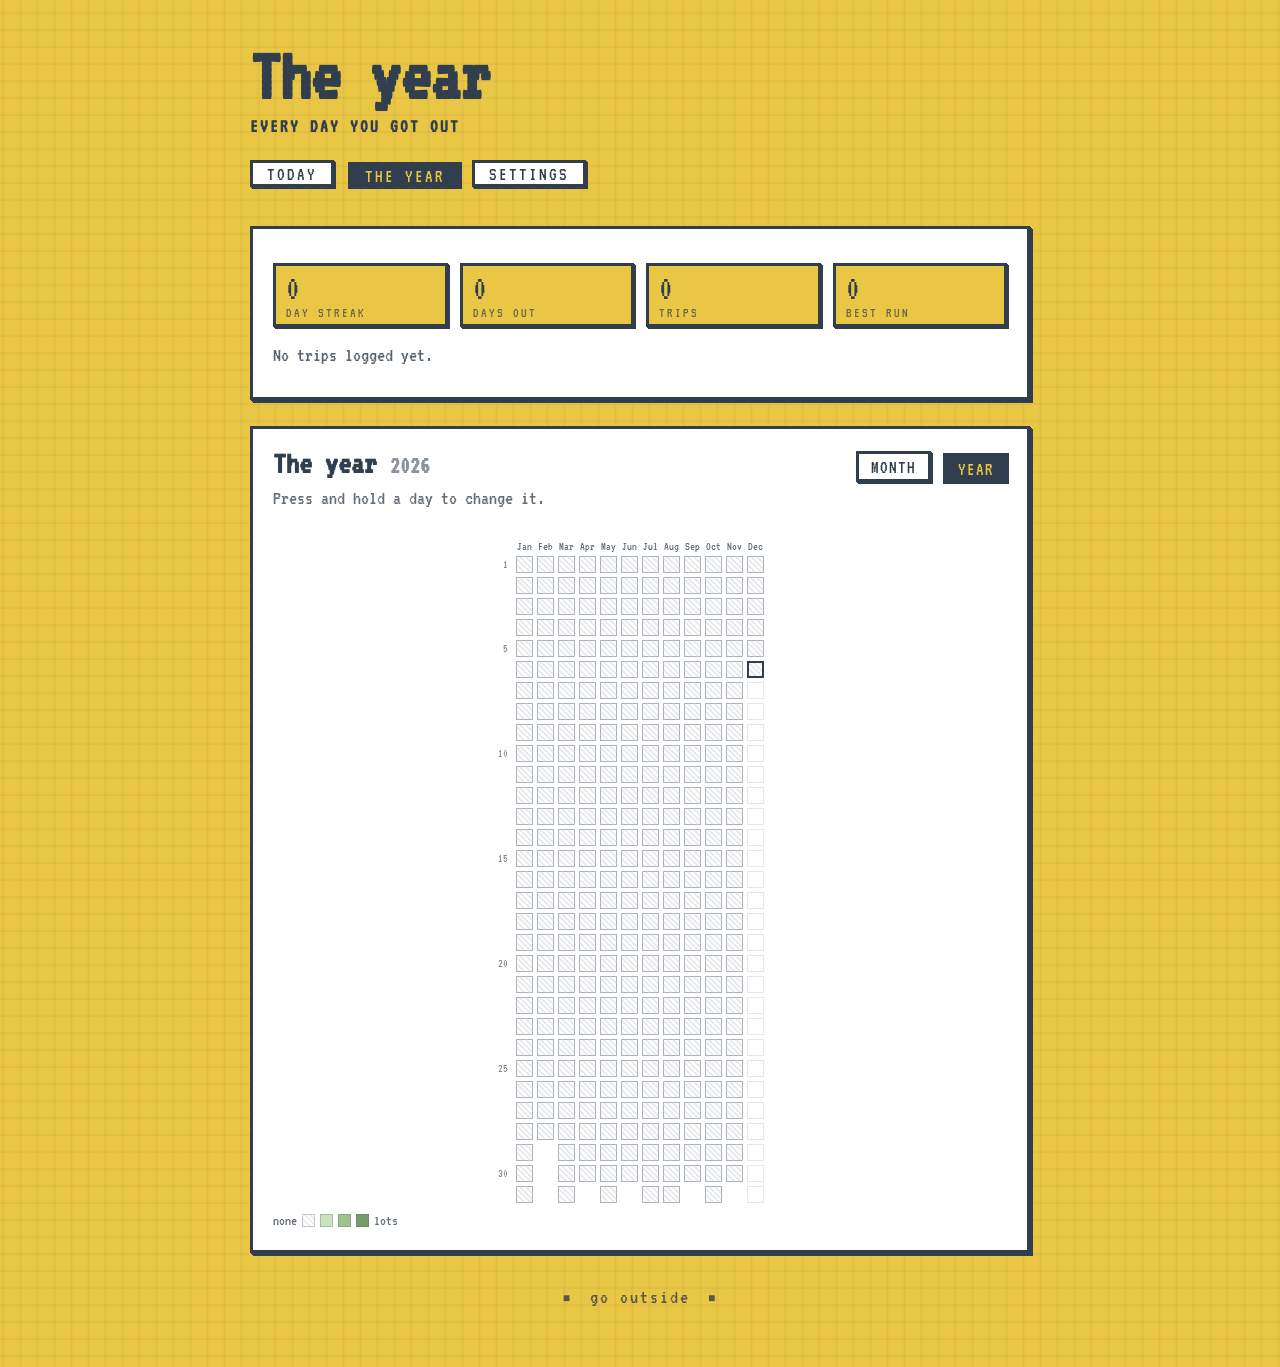
==== commit 294a0fc9: "Centre the year's boxes, and drop the popup's footnote The grid was centred including its day-number" ====
--- a/web/calendar.html
+++ b/web/calendar.html
@@ -81,7 +81,6 @@
       <button type="button" class="btn day-step" id="day-more" data-t-aria="dayMore" aria-label="One more">+</button>
     </div>
     <p class="day-words" id="day-words"></p>
-    <p class="hint small" data-t="dayMaxNote">Five at most.</p>
     <button type="button" class="btn big-btn" id="day-done" data-t="dayDone">DONE</button>
   </dialog>
 
--- a/web/style.css
+++ b/web/style.css
@@ -520,7 +520,10 @@
   display: grid;
   grid-template-columns: 2em repeat(12, var(--yc));
   gap: 4px;
-  justify-content: center;   /* the whole array sits in the middle */
+  justify-content: center;
+  /* The day numbers sit in a column on the left; the same width of empty
+     space on the right puts the boxes themselves in the middle. */
+  padding-right: calc(2em + 4px);
   --yc: 17px;
 }
 .yc-month { font-size: 12px; text-align: center; opacity: 0.75; overflow: visible; white-space: nowrap; }
